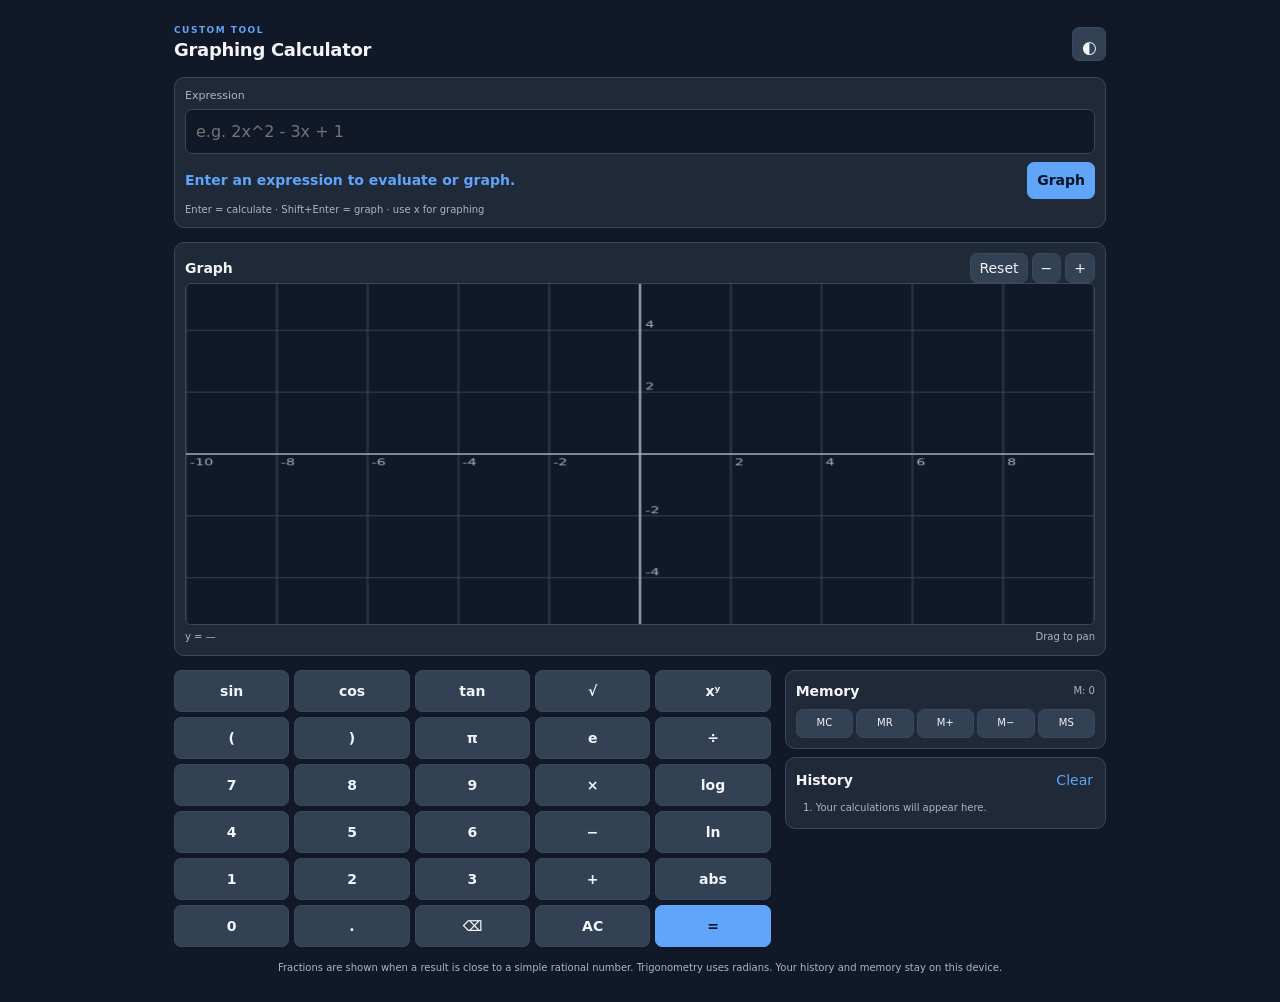
==== index.html @ 3fc6ea40 "Add files via upload" ====
<!doctype html>
<html lang="en">
<head>
  <meta charset="utf-8">
  <meta name="viewport" content="width=device-width, initial-scale=1">
  <meta name="theme-color" content="#111827">
  <meta name="description" content="A compact graphing calculator with fractions, history, keyboard input, and memory.">
  <link rel="manifest" href="manifest.webmanifest">
  <link rel="icon" href="icons/icon-192.png">
  <title>Custom Graphing Calculator</title>
  <link rel="stylesheet" href="style.css">
</head>
<body>
  <main class="app">
    <header>
      <div>
        <div class="eyebrow">CUSTOM TOOL</div>
        <h1>Graphing Calculator</h1>
      </div>
      <button id="themeBtn" class="icon-btn" title="Toggle theme" aria-label="Toggle theme">◐</button>
    </header>

    <section class="display-panel">
      <label for="expression">Expression</label>
      <input id="expression" autocomplete="off" spellcheck="false" placeholder="e.g. 2x^2 - 3x + 1">
      <div class="display-row">
        <div id="result" aria-live="polite">Enter an expression to evaluate or graph.</div>
        <button id="graphBtn" class="primary">Graph</button>
      </div>
      <div class="hint">Enter = calculate · Shift+Enter = graph · use x for graphing</div>
    </section>

    <section class="graph-panel">
      <div class="section-heading">
        <strong>Graph</strong>
        <div class="graph-actions">
          <button id="resetView" title="Reset view">Reset</button>
          <button id="zoomOut" title="Zoom out">−</button>
          <button id="zoomIn" title="Zoom in">+</button>
        </div>
      </div>
      <canvas id="graph" width="700" height="390" aria-label="Function graph"></canvas>
      <div class="graph-footer">
        <span id="graphLabel">y = —</span>
        <span>Drag to pan</span>
      </div>
    </section>

    <section class="keypad" aria-label="Calculator keypad">
      <button data-insert="sin(">sin</button><button data-insert="cos(">cos</button><button data-insert="tan(">tan</button><button data-insert="sqrt(">√</button><button data-insert="^">xʸ</button>
      <button data-insert="(">(</button><button data-insert=")">)</button><button data-insert="pi">π</button><button data-insert="e">e</button><button data-insert="/">÷</button>
      <button data-insert="7">7</button><button data-insert="8">8</button><button data-insert="9">9</button><button data-insert="*">×</button><button data-insert="log(">log</button>
      <button data-insert="4">4</button><button data-insert="5">5</button><button data-insert="6">6</button><button data-insert="-">−</button><button data-insert="ln(">ln</button>
      <button data-insert="1">1</button><button data-insert="2">2</button><button data-insert="3">3</button><button data-insert="+">+</button><button data-insert="abs(">abs</button>
      <button data-insert="0" class="wide">0</button><button data-insert=".">.</button><button id="backspace">⌫</button><button id="clear">AC</button><button id="equals" class="primary">=</button>
    </section>

    <section class="utility-grid">
      <div class="utility-panel">
        <div class="section-heading"><strong>Memory</strong><span id="memoryValue">M: 0</span></div>
        <div class="memory-buttons">
          <button id="mc">MC</button><button id="mr">MR</button><button id="mplus">M+</button><button id="mminus">M−</button><button id="ms">MS</button>
        </div>
      </div>
      <div class="utility-panel">
        <div class="section-heading"><strong>History</strong><button id="clearHistory" class="text-btn">Clear</button></div>
        <ol id="history" class="history"><li class="empty">Your calculations will appear here.</li></ol>
      </div>
    </section>
    <footer>Fractions are shown when a result is close to a simple rational number. Trigonometry uses radians. Your history and memory stay on this device.</footer>
  </main>
  <script src="calculator.js"></script>
  <script>if ("serviceWorker" in navigator) window.addEventListener("load", () => navigator.serviceWorker.register("./sw.js").catch(() => {}));</script>
</body>
</html>
---- style.css ----
* { box-sizing: border-box; }
:root {
  color-scheme: dark;
  --bg: #111827; --panel: #1f2937; --panel2: #263449; --text: #f3f4f6;
  --muted: #aab6c7; --line: #3a485d; --accent: #60a5fa; --accentText: #071426;
  --key: #334155; --keyHover: #465a74; --danger: #fca5a5;
}
body.light {
  color-scheme: light;
  --bg: #f3f6fb; --panel: #ffffff; --panel2: #e9eff8; --text: #172033;
  --muted: #637089; --line: #d6deea; --accent: #2563eb; --accentText: #ffffff;
  --key: #e7edf6; --keyHover: #d5e0ef; --danger: #b42318;
}
body { margin: 0; min-width: 320px; min-height: 100vh; background: var(--bg); color: var(--text); font: 14px/1.45 system-ui, sans-serif; }
.app { width: min(100%, 980px); margin: 0 auto; padding: clamp(12px, 2.5vw, 24px); display: grid; gap: 14px; }
header, .section-heading, .display-row, .graph-footer { display: flex; align-items: center; justify-content: space-between; gap: 8px; }
header h1 { font-size: 18px; margin: 0; letter-spacing: -.3px; }
.eyebrow { font-size: 9px; color: var(--accent); letter-spacing: 1.5px; font-weight: 800; }
button, input { font: inherit; }
button { border: 1px solid var(--line); background: var(--key); color: var(--text); border-radius: 7px; padding: 7px 9px; cursor: pointer; }
button:hover { background: var(--keyHover); }
button:focus-visible, input:focus-visible { outline: 2px solid var(--accent); outline-offset: 2px; }
.icon-btn { font-size: 17px; width: 34px; height: 34px; }
.display-panel, .graph-panel, .utility-panel { background: var(--panel); border: 1px solid var(--line); border-radius: 10px; padding: 10px; }
label { color: var(--muted); font-size: 11px; display: block; margin-bottom: 5px; }
input { width: 100%; border: 1px solid var(--line); border-radius: 7px; background: var(--bg); color: var(--text); padding: 10px; font-size: 16px; }
.display-row { margin-top: 8px; min-height: 35px; }
#result { color: var(--accent); font-weight: 700; overflow-wrap: anywhere; flex: 1; }
.primary { background: var(--accent); color: var(--accentText); border-color: var(--accent); font-weight: 750; }
.hint, footer, .graph-footer { color: var(--muted); font-size: 10px; }
.hint { margin-top: 4px; }
.graph-actions { display: flex; gap: 4px; }
.graph-actions button { padding: 4px 8px; }
canvas { display: block; width: 100%; height: clamp(220px, 38vh, 420px); background: var(--bg); border: 1px solid var(--line); border-radius: 6px; touch-action: none; }
.graph-footer { margin-top: 5px; }
.keypad { display: grid; grid-template-columns: repeat(5, 1fr); gap: 5px; }
.keypad button { min-height: 31px; font-weight: 650; }
.keypad .wide { grid-column: span 1; }
.utility-grid { display: grid; grid-template-columns: 1fr 1.3fr; gap: 8px; align-items: start; }
.utility-panel { min-width: 0; }
.memory-buttons { display: grid; grid-template-columns: repeat(5, 1fr); gap: 3px; margin-top: 8px; }
.memory-buttons button { padding: 6px 2px; font-size: 10px; }
#memoryValue { color: var(--muted); font-size: 10px; }
.text-btn { background: transparent; border: 0; color: var(--accent); padding: 2px; }
.history { margin: 6px 0 0; padding-left: 20px; max-height: 88px; overflow: auto; }
.history li { margin: 3px 0; cursor: pointer; overflow-wrap: anywhere; color: var(--muted); font-size: 10px; }
.history li:hover { color: var(--accent); }
.history .empty { cursor: default; }
footer { text-align: center; padding: 0 5px 3px; }

@media (min-width: 760px) {
  .app { grid-template-columns: minmax(0, 1.3fr) minmax(260px, .7fr); align-items: start; }
  header, .display-panel, .graph-panel, footer { grid-column: 1 / -1; }
  .keypad { grid-column: 1; grid-row: 4; }
  .utility-grid { grid-column: 2; grid-row: 4; display: flex; flex-direction: column; }
  .utility-grid > * { width: 100%; }
  .keypad button { min-height: 42px; }
}
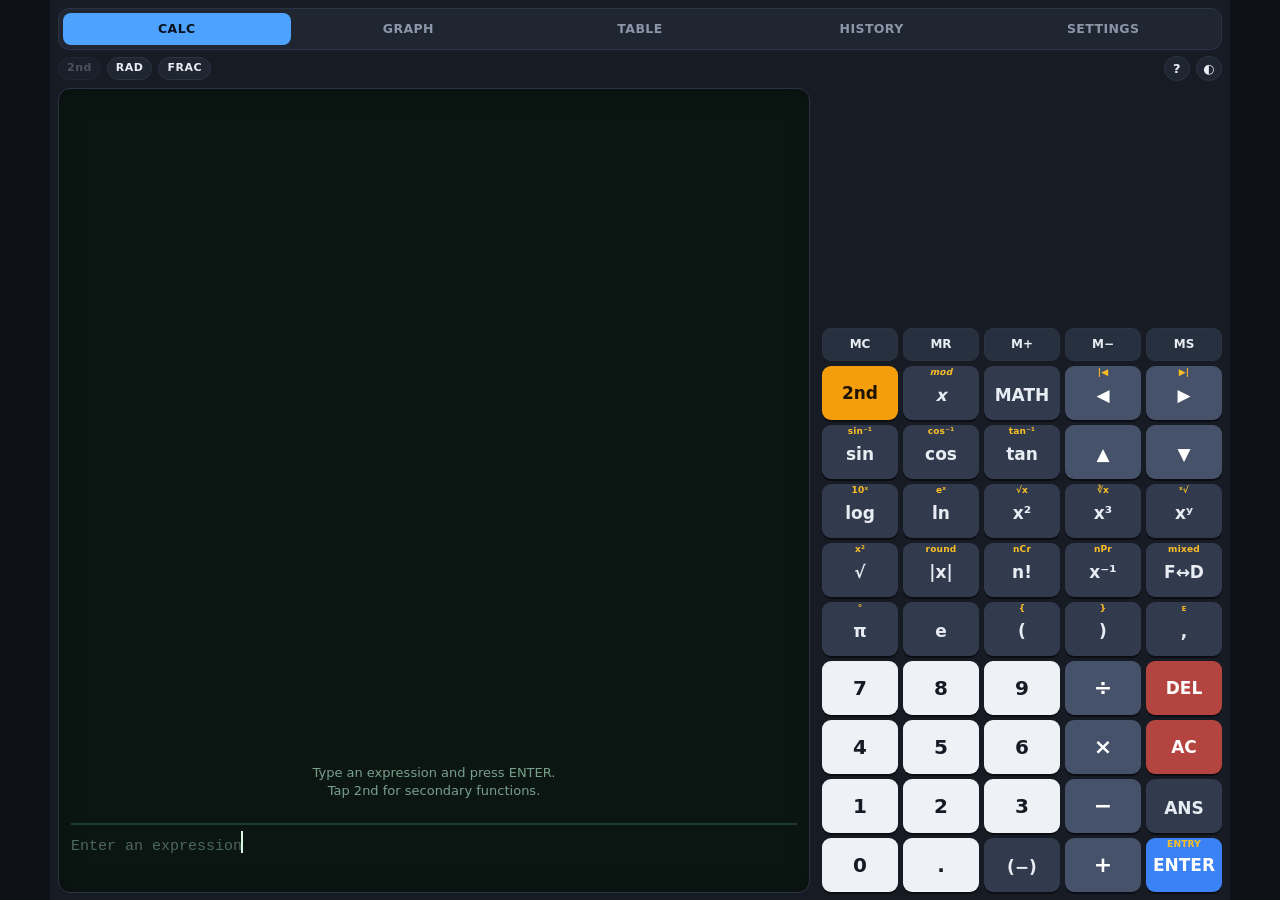
==== commit ce5931e7: "Update index.html" ====
--- a/index.html
+++ b/index.html
@@ -1,75 +1,44 @@
 <!doctype html>
-<html lang="en">
+<html lang="en" data-theme="dark">
 <head>
   <meta charset="utf-8">
-  <meta name="viewport" content="width=device-width, initial-scale=1">
-  <meta name="theme-color" content="#111827">
-  <meta name="description" content="A compact graphing calculator with fractions, history, keyboard input, and memory.">
+  <meta name="viewport" content="width=device-width, initial-scale=1, viewport-fit=cover">
+  <meta name="theme-color" content="#0e1117">
+  <meta name="description" content="A TI-84-inspired graphing calculator: 2nd-key keypad, multi-function graphing, tables, history and memory. Works offline.">
   <link rel="manifest" href="manifest.webmanifest">
   <link rel="icon" href="icons/icon-192.png">
-  <title>Custom Graphing Calculator</title>
+  <link rel="apple-touch-icon" href="icons/icon-192.png">
+  <title>Graphing Calculator</title>
   <link rel="stylesheet" href="style.css">
 </head>
 <body>
-  <main class="app">
-    <header>
-      <div>
-        <div class="eyebrow">CUSTOM TOOL</div>
-        <h1>Graphing Calculator</h1>
-      </div>
-      <button id="themeBtn" class="icon-btn" title="Toggle theme" aria-label="Toggle theme">◐</button>
-    </header>
+  <div class="app" id="app" data-mode="calc">
+    <nav class="modes" id="modes" aria-label="Calculator modes">
+      <button type="button" data-mode="calc" class="active" title="Alt+1">CALC</button>
+      <button type="button" data-mode="graph" title="Alt+2">GRAPH</button>
+      <button type="button" data-mode="table" title="Alt+3">TABLE</button>
+      <button type="button" data-mode="history" title="Alt+4">HISTORY</button>
+      <button type="button" data-mode="settings" title="Alt+5">SETTINGS</button>
+    </nav>
 
-    <section class="display-panel">
-      <label for="expression">Expression</label>
-      <input id="expression" autocomplete="off" spellcheck="false" placeholder="e.g. 2x^2 - 3x + 1">
-      <div class="display-row">
-        <div id="result" aria-live="polite">Enter an expression to evaluate or graph.</div>
-        <button id="graphBtn" class="primary">Graph</button>
-      </div>
-      <div class="hint">Enter = calculate · Shift+Enter = graph · use x for graphing</div>
-    </section>
+    <div class="status" id="status" role="status">
+      <span class="chip chip-2nd" id="chip2nd">2nd</span>
+      <button type="button" class="chip btn" id="angleBtn" title="Toggle radians / degrees">RAD</button>
+      <button type="button" class="chip btn" id="fracBtn" title="Toggle fraction / decimal results">FRAC</button>
+      <span class="chip chip-mem" id="chipMem" hidden>M</span>
+      <span class="toast" id="toast" aria-live="polite"></span>
+      <button type="button" class="chip btn icon" id="helpBtn" title="Keyboard shortcuts" aria-label="Keyboard shortcuts">?</button>
+      <button type="button" class="chip btn icon" id="themeBtn" title="Toggle dark / light" aria-label="Toggle theme">◐</button>
+    </div>
 
-    <section class="graph-panel">
-      <div class="section-heading">
-        <strong>Graph</strong>
-        <div class="graph-actions">
-          <button id="resetView" title="Reset view">Reset</button>
-          <button id="zoomOut" title="Zoom out">−</button>
-          <button id="zoomIn" title="Zoom in">+</button>
-        </div>
-      </div>
-      <canvas id="graph" width="700" height="390" aria-label="Function graph"></canvas>
-      <div class="graph-footer">
-        <span id="graphLabel">y = —</span>
-        <span>Drag to pan</span>
-      </div>
-    </section>
+    <main class="screen" id="screen">
+      <noscript><p style="padding:16px">This calculator needs JavaScript.</p></noscript>
+    </main>
 
-    <section class="keypad" aria-label="Calculator keypad">
-      <button data-insert="sin(">sin</button><button data-insert="cos(">cos</button><button data-insert="tan(">tan</button><button data-insert="sqrt(">√</button><button data-insert="^">xʸ</button>
-      <button data-insert="(">(</button><button data-insert=")">)</button><button data-insert="pi">π</button><button data-insert="e">e</button><button data-insert="/">÷</button>
-      <button data-insert="7">7</button><button data-insert="8">8</button><button data-insert="9">9</button><button data-insert="*">×</button><button data-insert="log(">log</button>
-      <button data-insert="4">4</button><button data-insert="5">5</button><button data-insert="6">6</button><button data-insert="-">−</button><button data-insert="ln(">ln</button>
-      <button data-insert="1">1</button><button data-insert="2">2</button><button data-insert="3">3</button><button data-insert="+">+</button><button data-insert="abs(">abs</button>
-      <button data-insert="0" class="wide">0</button><button data-insert=".">.</button><button id="backspace">⌫</button><button id="clear">AC</button><button id="equals" class="primary">=</button>
-    </section>
+    <section class="keypad" id="keypad" aria-label="Calculator keypad"></section>
 
-    <section class="utility-grid">
-      <div class="utility-panel">
-        <div class="section-heading"><strong>Memory</strong><span id="memoryValue">M: 0</span></div>
-        <div class="memory-buttons">
-          <button id="mc">MC</button><button id="mr">MR</button><button id="mplus">M+</button><button id="mminus">M−</button><button id="ms">MS</button>
-        </div>
-      </div>
-      <div class="utility-panel">
-        <div class="section-heading"><strong>History</strong><button id="clearHistory" class="text-btn">Clear</button></div>
-        <ol id="history" class="history"><li class="empty">Your calculations will appear here.</li></ol>
-      </div>
-    </section>
-    <footer>Fractions are shown when a result is close to a simple rational number. Trigonometry uses radians. Your history and memory stay on this device.</footer>
-  </main>
-  <script src="calculator.js"></script>
-  <script>if ("serviceWorker" in navigator) window.addEventListener("load", () => navigator.serviceWorker.register("./sw.js").catch(() => {}));</script>
+    <div class="overlay" id="overlay" hidden></div>
+  </div>
+  <script type="module" src="js/app.js"></script>
 </body>
-</html>+</html>
--- a/style.css
+++ b/style.css
@@ -1,58 +1,219 @@
 * { box-sizing: border-box; }
 :root {
   color-scheme: dark;
-  --bg: #111827; --panel: #1f2937; --panel2: #263449; --text: #f3f4f6;
-  --muted: #aab6c7; --line: #3a485d; --accent: #60a5fa; --accentText: #071426;
-  --key: #334155; --keyHover: #465a74; --danger: #fca5a5;
-}
-body.light {
+  --bg: #0e1117; --device: #171b24; --panel: #1f2531; --text: #e8ecf3; --muted: #8b96a8;
+  --line: #2c3444; --accent: #4da3ff; --accent-text: #06121f; --second: #fbbf24; --danger: #ff7b7b;
+  --lcd-bg: #0b1612; --lcd-fg: #d6f5e3; --lcd-dim: #78a08d; --lcd-grid: #183027; --lcd-axis: #4f7867; --lcd-line: #1f3a30;
+  --k-num: #eef1f6; --k-num-t: #151a24; --k-fn: #323b4e; --k-fn-t: #e8ecf3; --k-op: #46516a; --k-op-t: #ffffff;
+  --k-second: #f59e0b; --k-second-t: #1d1300; --k-enter: #3b82f6; --k-enter-t: #fff; --k-del: #b4443f; --k-del-t: #fff;
+  --k-mem: #26303f; --k-shadow: rgba(0,0,0,.5); --key-h: clamp(28px, 4.7dvh, 46px);
+}
+html[data-theme="light"] {
   color-scheme: light;
-  --bg: #f3f6fb; --panel: #ffffff; --panel2: #e9eff8; --text: #172033;
-  --muted: #637089; --line: #d6deea; --accent: #2563eb; --accentText: #ffffff;
-  --key: #e7edf6; --keyHover: #d5e0ef; --danger: #b42318;
-}
-body { margin: 0; min-width: 320px; min-height: 100vh; background: var(--bg); color: var(--text); font: 14px/1.45 system-ui, sans-serif; }
-.app { width: min(100%, 980px); margin: 0 auto; padding: clamp(12px, 2.5vw, 24px); display: grid; gap: 14px; }
-header, .section-heading, .display-row, .graph-footer { display: flex; align-items: center; justify-content: space-between; gap: 8px; }
-header h1 { font-size: 18px; margin: 0; letter-spacing: -.3px; }
-.eyebrow { font-size: 9px; color: var(--accent); letter-spacing: 1.5px; font-weight: 800; }
-button, input { font: inherit; }
-button { border: 1px solid var(--line); background: var(--key); color: var(--text); border-radius: 7px; padding: 7px 9px; cursor: pointer; }
-button:hover { background: var(--keyHover); }
-button:focus-visible, input:focus-visible { outline: 2px solid var(--accent); outline-offset: 2px; }
-.icon-btn { font-size: 17px; width: 34px; height: 34px; }
-.display-panel, .graph-panel, .utility-panel { background: var(--panel); border: 1px solid var(--line); border-radius: 10px; padding: 10px; }
-label { color: var(--muted); font-size: 11px; display: block; margin-bottom: 5px; }
-input { width: 100%; border: 1px solid var(--line); border-radius: 7px; background: var(--bg); color: var(--text); padding: 10px; font-size: 16px; }
-.display-row { margin-top: 8px; min-height: 35px; }
-#result { color: var(--accent); font-weight: 700; overflow-wrap: anywhere; flex: 1; }
-.primary { background: var(--accent); color: var(--accentText); border-color: var(--accent); font-weight: 750; }
-.hint, footer, .graph-footer { color: var(--muted); font-size: 10px; }
-.hint { margin-top: 4px; }
-.graph-actions { display: flex; gap: 4px; }
-.graph-actions button { padding: 4px 8px; }
-canvas { display: block; width: 100%; height: clamp(220px, 38vh, 420px); background: var(--bg); border: 1px solid var(--line); border-radius: 6px; touch-action: none; }
-.graph-footer { margin-top: 5px; }
-.keypad { display: grid; grid-template-columns: repeat(5, 1fr); gap: 5px; }
-.keypad button { min-height: 31px; font-weight: 650; }
-.keypad .wide { grid-column: span 1; }
-.utility-grid { display: grid; grid-template-columns: 1fr 1.3fr; gap: 8px; align-items: start; }
-.utility-panel { min-width: 0; }
-.memory-buttons { display: grid; grid-template-columns: repeat(5, 1fr); gap: 3px; margin-top: 8px; }
-.memory-buttons button { padding: 6px 2px; font-size: 10px; }
-#memoryValue { color: var(--muted); font-size: 10px; }
-.text-btn { background: transparent; border: 0; color: var(--accent); padding: 2px; }
-.history { margin: 6px 0 0; padding-left: 20px; max-height: 88px; overflow: auto; }
-.history li { margin: 3px 0; cursor: pointer; overflow-wrap: anywhere; color: var(--muted); font-size: 10px; }
-.history li:hover { color: var(--accent); }
-.history .empty { cursor: default; }
-footer { text-align: center; padding: 0 5px 3px; }
-
-@media (min-width: 760px) {
-  .app { grid-template-columns: minmax(0, 1.3fr) minmax(260px, .7fr); align-items: start; }
-  header, .display-panel, .graph-panel, footer { grid-column: 1 / -1; }
-  .keypad { grid-column: 1; grid-row: 4; }
-  .utility-grid { grid-column: 2; grid-row: 4; display: flex; flex-direction: column; }
-  .utility-grid > * { width: 100%; }
-  .keypad button { min-height: 42px; }
-}
+  --bg: #dfe4ec; --device: #f4f6fa; --panel: #ffffff; --text: #172033; --muted: #5d6a82;
+  --line: #cbd3e0; --accent: #1f6feb; --accent-text: #fff; --second: #b45309; --danger: #c0352b;
+  --lcd-bg: #dce6d4; --lcd-fg: #15231a; --lcd-dim: #55705f; --lcd-grid: #c3d1bb; --lcd-axis: #7a9585; --lcd-line: #b9c9b1;
+  --k-num: #ffffff; --k-num-t: #172033; --k-fn: #d3dae6; --k-fn-t: #172033; --k-op: #b9c4d6; --k-op-t: #101828;
+  --k-second: #f59e0b; --k-second-t: #1d1300; --k-enter: #1f6feb; --k-del: #d1544d;
+  --k-mem: #e3e8f1; --k-shadow: rgba(30,40,60,.35);
+}
+html, body { height: 100%; margin: 0; }
+body {
+  background: var(--bg); color: var(--text);
+  font: 14px/1.4 system-ui, -apple-system, "Segoe UI", Roboto, sans-serif;
+  overscroll-behavior: none; -webkit-tap-highlight-color: transparent; -webkit-user-select: none; user-select: none;
+  touch-action: manipulation;
+}
+body.popup { width: 420px; height: 600px; overflow: hidden; }
+body.popup .app { height: 600px; }
+button { font: inherit; color: inherit; }
+button:focus-visible, select:focus-visible, input:focus-visible { outline: 2px solid var(--accent); outline-offset: 2px; }
+
+/* ---------- layout ---------- */
+.app {
+  height: 100dvh; max-width: 1180px; margin: 0 auto; background: var(--device);
+  display: grid; grid-template-rows: auto auto minmax(0, 1fr) auto; gap: 6px;
+  padding: max(8px, env(safe-area-inset-top)) max(8px, env(safe-area-inset-right)) max(8px, env(safe-area-inset-bottom)) max(8px, env(safe-area-inset-left));
+  position: relative;
+}
+@media (min-width: 860px) and (min-height: 440px) {
+  .app { grid-template-columns: minmax(0, 1fr) clamp(340px, 34vw, 400px); grid-template-rows: auto auto minmax(0, 1fr); column-gap: 12px; --key-h: clamp(30px, calc((100dvh - 150px) / 11), 54px); }
+  .modes, .status { grid-column: 1 / -1; }
+  .screen { grid-column: 1; grid-row: 3; }
+  .keypad { grid-column: 2; grid-row: 3; align-self: end; }
+  .app.no-keypad .screen { grid-column: 1 / -1; }
+  .app.no-keypad .keypad { display: none; }
+}
+@media (max-width: 859px), (max-height: 439px) { .app.no-keypad .keypad { display: none; } }
+
+/* ---------- nav + status ---------- */
+.modes { display: grid; grid-template-columns: repeat(5, 1fr); gap: 4px; background: var(--panel); padding: 4px; border-radius: 11px; border: 1px solid var(--line); }
+.modes button { border: 0; background: transparent; padding: 7px 2px; border-radius: 8px; font-weight: 700; font-size: clamp(10px, 2.6vw, 12.5px); letter-spacing: .4px; color: var(--muted); cursor: pointer; }
+.modes button:hover { color: var(--text); }
+.modes button.active { background: var(--accent); color: var(--accent-text); }
+.status { display: flex; align-items: center; gap: 6px; min-height: 26px; }
+.chip { font-size: 11px; font-weight: 700; letter-spacing: .5px; padding: 2px 8px; border-radius: 999px; border: 1px solid var(--line); background: var(--panel); color: var(--muted); line-height: 1.5; }
+button.chip { cursor: pointer; color: var(--text); }
+button.chip:hover { border-color: var(--accent); }
+.chip.icon { width: 26px; padding: 2px 0; text-align: center; font-size: 13px; }
+.chip-2nd { opacity: .45; }
+.chip-2nd.on { opacity: 1; background: var(--k-second); color: var(--k-second-t); border-color: var(--k-second); }
+.chip-mem { color: var(--second); border-color: var(--second); }
+.status .toast { flex: 1; text-align: center; font-size: 12px; color: var(--accent); white-space: nowrap; overflow: hidden; text-overflow: ellipsis; min-width: 0; }
+#helpBtn { margin-left: auto; }
+.status .toast + #helpBtn { margin-left: 0; }
+
+/* ---------- screen ---------- */
+.screen { position: relative; min-height: 0; overflow: hidden; background: var(--lcd-bg); color: var(--lcd-fg); border-radius: 12px; border: 1px solid var(--line); box-shadow: inset 0 0 24px rgba(0,0,0,.28); container-type: size; }
+.view { position: absolute; inset: 0; display: none; flex-direction: column; min-height: 0; }
+.view.active { display: flex; }
+.mono, .ed, .res { font-family: ui-monospace, "SF Mono", Menlo, Consolas, "Liberation Mono", monospace; }
+.muted { color: var(--lcd-dim); }
+.lcd-btn { border: 1px solid var(--lcd-line); background: transparent; color: var(--lcd-fg); border-radius: 7px; padding: 3px 9px; cursor: pointer; font-size: 12px; font-weight: 600; }
+.lcd-btn:hover { border-color: var(--lcd-fg); }
+.lcd-btn.on { background: var(--lcd-fg); color: var(--lcd-bg); }
+.lcd-btn.danger { color: var(--danger); border-color: var(--danger); }
+
+/* editors */
+.ed { white-space: pre-wrap; word-break: break-all; font-size: 20px; line-height: 1.35; min-height: 1.35em; cursor: text; position: relative; }
+.ed:empty::before, .ed[data-ph]:not(:has(.tok))::before { content: attr(data-ph); color: var(--lcd-dim); opacity: .6; font-size: .75em; }
+.ed .cur { display: inline-block; width: 2px; height: 1.1em; vertical-align: -.18em; background: var(--lcd-fg); margin: 0 -1px; animation: blink 1s steps(1) infinite; }
+@keyframes blink { 50% { opacity: 0; } }
+@media (prefers-reduced-motion: reduce) { .ed .cur { animation: none; } }
+.ed .tok { display: inline; }
+.ed .tok.neg { font-size: .85em; vertical-align: .15em; }
+
+/* fractions */
+.frac { display: inline-flex; flex-direction: column; vertical-align: middle; text-align: center; line-height: 1.1; margin: 0 .15em; font-size: .82em; }
+.frac .num { border-bottom: 1.5px solid currentColor; padding: 0 .25em; }
+.frac .den { padding: 0 .25em; }
+.mixed { display: inline-flex; align-items: center; gap: .1em; }
+
+/* ---------- CALC ---------- */
+.calc { padding: 8px 12px 10px; gap: 4px; }
+.transcript { flex: 1; min-height: 0; overflow-y: auto; display: flex; flex-direction: column; padding-top: 4px; scrollbar-width: thin; }
+.transcript::before { content: ""; flex: 1; }
+.t-item { padding: 5px 0; border-bottom: 1px dashed var(--lcd-line); }
+.t-expr { font-size: 16px; color: var(--lcd-dim); cursor: pointer; word-break: break-all; }
+.t-expr:hover, .t-res:hover { color: var(--lcd-fg); }
+.t-res { text-align: right; font-size: 22px; cursor: pointer; }
+.t-res .alt { display: block; font-size: 12px; color: var(--lcd-dim); }
+.entry { border-top: 2px solid var(--lcd-line); padding-top: 6px; max-height: 42%; overflow-y: auto; }
+.preview { text-align: right; min-height: 20px; color: var(--lcd-dim); font-size: 15px; }
+.err { color: var(--danger); font-size: 13px; text-align: right; display: flex; gap: 8px; justify-content: flex-end; align-items: center; flex-wrap: wrap; }
+.empty-note { color: var(--lcd-dim); text-align: center; padding: 18px 8px; font-size: 13px; }
+
+/* ---------- GRAPH ---------- */
+.graph { container-type: inline-size; }
+.gtabs { display: flex; gap: 6px; padding: 6px 8px 0; }
+.gtabs .lcd-btn { flex: 1; }
+.glayout { flex: 1; min-height: 0; display: flex; }
+.y-pane, .plot-pane { flex: 1; min-width: 0; min-height: 0; display: none; flex-direction: column; padding: 8px; gap: 6px; }
+.glayout[data-pane="y"] .y-pane, .glayout[data-pane="plot"] .plot-pane { display: flex; }
+@container (min-width: 640px) {
+  .gtabs { display: none; }
+  .glayout { display: grid; grid-template-columns: minmax(220px, 300px) 1fr; }
+  .y-pane, .plot-pane { display: flex !important; }
+  .y-pane { border-right: 1px solid var(--lcd-line); }
+  .ptools { flex-wrap: wrap; overflow: visible; }
+}
+.y-list { flex: 1; min-height: 0; overflow-y: auto; display: flex; flex-direction: column; gap: 6px; scrollbar-width: thin; }
+.y-row { display: grid; grid-template-columns: 22px auto 1fr 24px; gap: 6px; align-items: center; padding: 4px 6px; border: 1px solid transparent; border-radius: 9px; }
+.y-row.sel { border-color: var(--lcd-line); background: rgba(127,127,127,.08); }
+.y-row .swatch { width: 18px; height: 18px; border-radius: 50%; border: 2px solid var(--lcd-bg); box-shadow: 0 0 0 1px var(--lcd-dim); padding: 0; cursor: pointer; }
+.y-row .lab { border: 1px solid var(--lcd-line); background: transparent; color: var(--lcd-dim); font: 700 13px ui-monospace, Menlo, Consolas, monospace; border-radius: 6px; padding: 2px 6px; cursor: pointer; }
+.y-row .lab.on { background: var(--lcd-fg); color: var(--lcd-bg); border-color: var(--lcd-fg); }
+.y-row .ed { font-size: 17px; padding: 3px 6px; border-radius: 6px; border: 1px solid transparent; min-width: 0; overflow-x: auto; }
+.y-row .ed.focused { border-color: var(--accent); }
+.y-row .ed.bad { border-color: var(--danger); }
+.y-row .x { border: 0; background: transparent; color: var(--lcd-dim); font-size: 16px; cursor: pointer; border-radius: 6px; }
+.y-row .x:hover { color: var(--danger); }
+.y-row .msg { grid-column: 3 / 5; color: var(--danger); font-size: 11px; margin-top: -2px; }
+.y-actions { display: flex; gap: 6px; }
+.ptools { display: flex; gap: 5px; overflow-x: auto; padding-bottom: 2px; scrollbar-width: none; flex: none; }
+.ptools::-webkit-scrollbar { display: none; }
+.ptools .lcd-btn { flex: none; }
+.ptools select { background: var(--lcd-bg); color: var(--lcd-fg); border: 1px solid var(--lcd-line); border-radius: 7px; font-size: 12px; padding: 3px 4px; }
+.ptools .sep { width: 1px; background: var(--lcd-line); flex: none; }
+.canvas-wrap { flex: 1; min-height: 120px; position: relative; border: 1px solid var(--lcd-line); border-radius: 8px; overflow: hidden; }
+.canvas-wrap canvas { position: absolute; inset: 0; width: 100%; height: 100%; touch-action: none; cursor: crosshair; }
+.pinfo { font-size: 12px; min-height: 34px; max-height: 64px; overflow-y: auto; display: flex; flex-wrap: wrap; gap: 4px 10px; align-content: flex-start; color: var(--lcd-dim); font-family: ui-monospace, Menlo, Consolas, monospace; }
+.pinfo b { color: var(--lcd-fg); font-weight: 600; }
+
+/* ---------- TABLE ---------- */
+.tbl { padding: 10px 12px; gap: 8px; }
+.tbl-controls { display: grid; grid-template-columns: repeat(3, minmax(0, 1fr)); gap: 8px; }
+.tbl-fn { grid-column: 1 / -1; display: flex; align-items: center; gap: 8px; }
+.tbl-fn select { flex: 1; min-width: 0; background: var(--lcd-bg); color: var(--lcd-fg); border: 1px solid var(--lcd-line); border-radius: 8px; padding: 6px; font-size: 14px; }
+.fld label { display: block; font-size: 11px; letter-spacing: .5px; color: var(--lcd-dim); margin-bottom: 2px; text-transform: uppercase; }
+.fld .ed { font-size: 17px; border: 1px solid var(--lcd-line); border-radius: 8px; padding: 4px 8px; overflow-x: auto; }
+.fld .ed.focused { border-color: var(--accent); }
+.fld .ed.bad { border-color: var(--danger); }
+.tbl-msg { font-size: 12px; color: var(--lcd-dim); min-height: 16px; }
+.tbl-msg.bad { color: var(--danger); }
+.tbl-scroll { flex: 1; min-height: 0; overflow: auto; border: 1px solid var(--lcd-line); border-radius: 8px; }
+table.vals { width: 100%; border-collapse: collapse; font-family: ui-monospace, Menlo, Consolas, monospace; font-size: 15px; }
+table.vals th { position: sticky; top: 0; background: var(--lcd-bg); text-align: right; padding: 6px 10px; border-bottom: 2px solid var(--lcd-line); font-size: 13px; white-space: nowrap; }
+table.vals td { text-align: right; padding: 4px 10px; border-bottom: 1px solid var(--lcd-line); white-space: nowrap; }
+table.vals tr:nth-child(even) td { background: rgba(127,127,127,.06); }
+table.vals td.na { color: var(--lcd-dim); }
+.dot { display: inline-block; width: 9px; height: 9px; border-radius: 50%; margin-right: 5px; }
+
+/* ---------- HISTORY / SETTINGS ---------- */
+.hist, .sett { padding: 10px 12px; gap: 8px; overflow-y: auto; }
+.bar { display: flex; align-items: center; justify-content: space-between; gap: 8px; }
+.bar h2 { margin: 0; font-size: 14px; letter-spacing: .6px; text-transform: uppercase; }
+.h-item { border: 1px solid var(--lcd-line); border-radius: 10px; padding: 8px 10px; cursor: pointer; display: grid; gap: 2px; }
+.h-item:hover { border-color: var(--lcd-fg); }
+.h-expr { font-size: 16px; word-break: break-all; }
+.h-res { text-align: right; font-size: 20px; }
+.h-res .alt { font-size: 12px; color: var(--lcd-dim); margin-left: 8px; }
+.h-meta { display: flex; justify-content: space-between; align-items: center; gap: 6px; font-size: 11px; color: var(--lcd-dim); }
+.h-meta .acts { display: flex; gap: 5px; }
+.set-group { border: 1px solid var(--lcd-line); border-radius: 10px; padding: 4px 10px; }
+.set-group h3 { margin: 6px 0 2px; font-size: 11px; letter-spacing: .8px; text-transform: uppercase; color: var(--lcd-dim); }
+.set-row { display: flex; align-items: center; justify-content: space-between; gap: 10px; padding: 7px 0; border-top: 1px solid var(--lcd-line); flex-wrap: wrap; }
+.set-row:first-of-type { border-top: 0; }
+.set-row .lbl { font-size: 14px; }
+.set-row .sub { font-size: 11px; color: var(--lcd-dim); display: block; }
+.seg { display: flex; gap: 4px; flex-wrap: wrap; }
+.about { font-size: 12px; color: var(--lcd-dim); padding: 4px 2px 10px; }
+
+/* ---------- keypad ---------- */
+.keypad { display: grid; gap: 5px; }
+.mem-row, .k-grid { display: grid; grid-template-columns: repeat(5, 1fr); gap: 5px; }
+.k { position: relative; height: var(--key-h); border: 0; border-radius: 9px; padding: 0; font-weight: 700; font-size: clamp(13px, 2.1dvh, 17px); cursor: pointer; background: var(--k-fn); color: var(--k-fn-t); box-shadow: 0 2px 0 var(--k-shadow); transition: transform .04s, filter .1s; }
+.k:hover { filter: brightness(1.1); }
+.k:active { transform: translateY(2px); box-shadow: none; filter: brightness(1.2); }
+.k .main { display: block; padding-top: 5px; line-height: 1; }
+.k .sec { position: absolute; top: 2px; left: 0; right: 0; text-align: center; font-size: 9px; font-weight: 700; color: var(--second); line-height: 1; letter-spacing: .2px; }
+.k-num { background: var(--k-num); color: var(--k-num-t); font-size: clamp(15px, 2.6dvh, 20px); }
+.k-op { background: var(--k-op); color: var(--k-op-t); font-size: clamp(16px, 2.8dvh, 22px); }
+.k-arrow { background: var(--k-op); color: var(--k-op-t); }
+.k-second { background: var(--k-second); color: var(--k-second-t); }
+.k-enter { background: var(--k-enter); color: var(--k-enter-t); }
+.k-del { background: var(--k-del); color: var(--k-del-t); }
+.k-var { font-style: italic; }
+.k-mem { background: var(--k-mem); color: var(--text); height: calc(var(--key-h) * .62); font-size: 12px; border: 1px solid var(--line); box-shadow: none; }
+.k-mem .main { padding-top: 0; }
+.k-second .main, .k-del .main, .k-enter .main { padding-top: 0; }
+.k-num .main, .k-op .main { padding-top: 0; }
+/* 2nd mode */
+.keypad.second .k[data-has2] { outline: 2px solid var(--second); outline-offset: -2px; }
+.keypad.second .k[data-has2] .main { visibility: hidden; }
+.keypad.second .k[data-has2] .sec { top: 50%; transform: translateY(-50%); font-size: clamp(12px, 2dvh, 16px); color: var(--second); }
+.keypad.second .k:not([data-has2]):not(.k-second) { opacity: .5; }
+.keypad.second .k-second { box-shadow: 0 0 0 3px var(--second), 0 0 14px var(--second); filter: brightness(1.1); }
+
+/* ---------- overlay / dialogs ---------- */
+.overlay { position: absolute; inset: 0; z-index: 20; background: rgba(0,0,0,.5); display: flex; align-items: center; justify-content: center; padding: 14px; }
+.overlay[hidden] { display: none; }
+.sheet { background: var(--panel); color: var(--text); border: 1px solid var(--line); border-radius: 14px; padding: 14px; width: min(100%, 520px); max-height: 100%; overflow: auto; box-shadow: 0 16px 50px rgba(0,0,0,.5); user-select: text; }
+.sheet h2 { margin: 0 0 8px; font-size: 15px; }
+.menu-grid { display: grid; grid-template-columns: repeat(auto-fill, minmax(104px, 1fr)); gap: 6px; }
+.menu-grid button, .sheet .close { border: 1px solid var(--line); background: var(--k-fn); color: var(--k-fn-t); border-radius: 8px; padding: 9px 6px; cursor: pointer; font: 600 13px ui-monospace, Menlo, Consolas, monospace; }
+.menu-grid button small { display: block; font: 400 10px system-ui, sans-serif; color: var(--muted); margin-top: 2px; }
+.sheet .close { margin-top: 10px; width: 100%; font-family: inherit; }
+.sheet table { border-collapse: collapse; width: 100%; font-size: 13px; }
+.sheet td { padding: 4px 6px; border-bottom: 1px solid var(--line); vertical-align: top; }
+.sheet td:first-child { white-space: nowrap; font-family: ui-monospace, Menlo, Consolas, monospace; color: var(--accent); }
